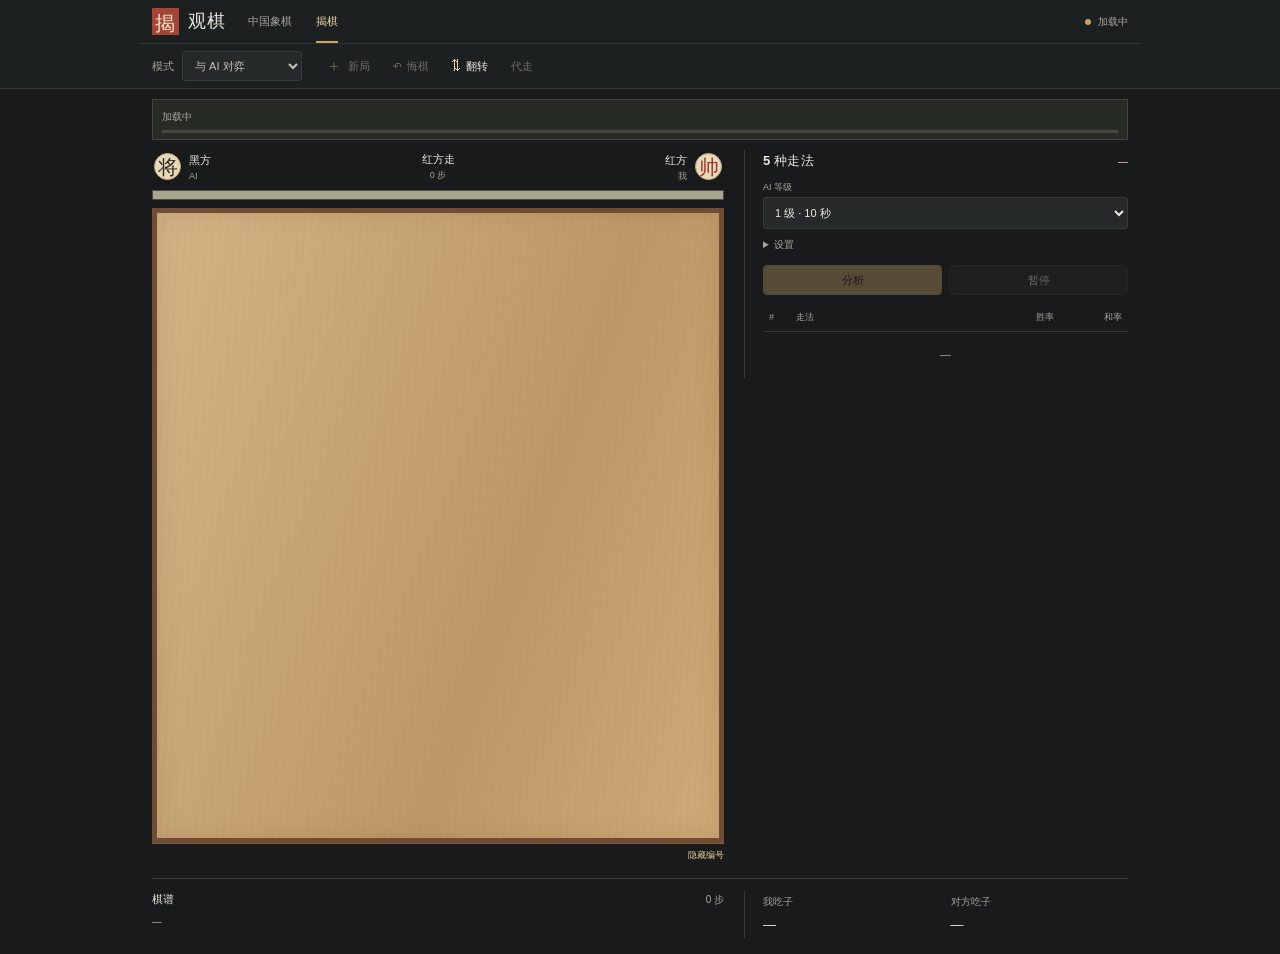
==== jieqi/index.html @ 868a4a4e "Add playable Jieqi NNUE AI and external-game recorder with four levels and compact chess UI" ====
<!doctype html>
<html lang="zh-CN">
<head>
  <meta charset="UTF-8">
  <meta name="viewport" content="width=device-width,initial-scale=1">
  <meta name="theme-color" content="#181a1b">
  <title>观棋 · 揭棋分析台</title>
  <link rel="stylesheet" href="style.css">
</head>
<body>
<header class="app-header">
  <div class="masthead">
    <a class="brand" href="./"><span class="seal">揭</span><span>观棋</span></a>
    <nav aria-label="棋种"><a href="../xiangqi/">中国象棋</a><a class="active" href="./" aria-current="page">揭棋</a></nav>
    <div class="engine-tag"><i id="connection-light"></i><span id="connection">加载中</span></div>
  </div>
  <div class="workspace-toolbar">
    <label class="mode-control" for="game-mode">模式<select id="game-mode"><option value="record">实战录入</option><option value="ai" selected>与 AI 对弈</option></select></label>
    <div class="toolbar" aria-label="棋局操作">
      <button id="new-game" type="button"><span aria-hidden="true">＋</span> 新局</button>
      <button id="undo" type="button" disabled><span aria-hidden="true">↶</span> 悔棋</button>
      <button id="flip" type="button"><span aria-hidden="true">⇅</span> 翻转</button>
      <button id="help-move" type="button" disabled><span aria-hidden="true">✦</span> AI 帮我走</button>
    </div>
  </div>
</header>
<main>
  <div id="engine-loading" class="engine-loading" role="status">
    <div><span id="engine-loading-message">加载中</span></div>
    <progress id="engine-download" max="1" value="0" aria-label="神经网络下载进度"></progress>
  </div>
  <div class="workspace">
    <section class="board-panel" aria-label="揭棋棋盘">
      <div class="match-head">
        <div class="player"><span class="side-piece black">将</span><div><strong>黑方</strong><small id="black-role">AI</small></div></div>
        <div class="turn-status"><span id="turn-label">红方走</span><small id="move-count">0 步</small></div>
        <div class="player right"><div><strong>红方</strong><small id="red-role">我</small></div><span class="side-piece red">帅</span></div>
      </div>
      <div class="wdl-heading" hidden><span id="wdl-perspective">局面判断 · 等待分析</span><span id="wdl-caption">—</span></div>
      <div id="wdl-bar" class="wdl-bar" aria-label="胜和负估计"><span class="black-segment" style="width:0%"></span><span class="draw-segment" style="width:100%"></span><span class="red-segment" style="width:0%"></span></div>
      <div id="mate-alert" class="mate-alert" hidden role="status"></div>
      <div class="board-frame"><svg id="board" viewBox="0 0 620 690" role="group" aria-label="揭棋棋盘，先选棋子，再选落点"></svg></div>
      <div class="board-caption"><button id="overlay-toggle" class="text-button" type="button" aria-pressed="true">隐藏编号</button></div>
      <p class="board-hint" id="board-hint" hidden></p>
    </section>
    <aside class="analysis-panel" aria-label="引擎分析">
      <div class="panel-title"><h1>5 种走法</h1><span class="live-status" id="search-status">—</span></div>
      <p class="perspective-note" id="perspective-note" hidden></p>
      <div class="controls">
        <div class="two-fields">
          <label for="thinking-time">AI 等级<select id="thinking-time"><option value="10000">1 级 · 10 秒</option><option value="30000">2 级 · 30 秒</option><option value="60000">3 级 · 60 秒</option><option value="120000">4 级 · 120 秒</option></select></label>
          <label for="human-side" hidden>执方<select id="human-side" disabled><option value="r" selected>红方</option><option value="b">黑方</option></select></label>
        </div>
        <details class="resources"><summary>设置<span id="resource-caption" hidden></span></summary><div class="two-fields"><label for="threads">线程<select id="threads"><option value="1">1 线程</option><option value="2" selected>2 线程</option><option value="4">4 线程</option></select></label><label for="hash">缓存<select id="hash"><option value="64">64 MB</option><option value="128" selected>128 MB</option><option value="256">256 MB</option></select></label></div><a class="settings-link" href="about.html">规则</a></details>
      </div>
      <div class="analysis-actions"><button id="analyze" class="primary" type="button" disabled>分析</button><button id="stop" type="button" disabled>暂停</button></div>
      <div class="search-metrics" hidden><span>深度 <b id="depth">—</b></span><span>局面 <b id="nodes">—</b></span><span>速度 <b id="nps">—</b></span></div>
      <div class="candidate-heading" aria-hidden="true"><span>#</span><span>走法</span><span>胜率</span><span>和率</span><span hidden>深度</span></div>
      <div id="candidates" class="candidate-list" aria-live="polite"><div class="empty">—</div></div>
      <div id="variation" class="variation" hidden><div class="variation-head"><strong>推演</strong><span id="variation-depth">—</span></div><p id="variation-line">—</p><button id="play-candidate" class="primary" type="button" disabled>走这步</button></div>
    </aside>
  </div>
  <div class="game-details">
    <section class="history-panel" aria-label="棋谱与揭子"><div class="section-heading"><h2>棋谱</h2><span id="history-count">0 步</span></div><div id="history" class="history"><span class="muted">—</span></div></section>
    <section class="capture-tray" aria-label="吃子记录"><div class="capture-column"><span>我吃子</span><p id="human-captures">—</p></div><div class="capture-column"><span>对方吃子</span><p id="ai-captures">—</p></div></section>
  </div>
</main>
<div id="toast" role="status"></div>
<dialog id="new-dialog" aria-labelledby="new-dialog-title">
  <h2 id="new-dialog-title">新局</h2>
  <label for="new-mode">模式<select id="new-mode"><option value="record">实战录入</option><option value="ai" selected>与 AI 对弈</option></select></label>
  <label for="new-side">执方<select id="new-side"><option value="r" selected>红方</option><option value="b">黑方</option></select></label>
  <p class="dialog-note">清空当前棋局</p>
  <div class="dialog-actions"><button id="cancel-new" type="button">取消</button><button id="confirm-new" class="primary" type="button">开始</button></div>
</dialog>
<dialog id="record-dialog" aria-labelledby="record-dialog-title">
  <h2 id="record-dialog-title">录入</h2><p id="record-summary">—</p>
  <label id="reveal-field" for="record-revealed" hidden>揭子<select id="record-revealed"><option value="" selected>选择身份</option><option value="R">车</option><option value="N">马</option><option value="B">相 / 象</option><option value="A">仕 / 士</option><option value="C">炮</option><option value="P">兵 / 卒</option></select></label>
  <label id="capture-field" for="record-captured" hidden>吃到的暗子<select id="record-captured"><option value="" selected>选择身份</option><option value="R">车</option><option value="N">马</option><option value="B">相 / 象</option><option value="A">仕 / 士</option><option value="C">炮</option><option value="P">兵 / 卒</option></select></label>
  <p id="record-unknown-note" class="dialog-note" hidden>对方暗吃：未知</p>
  <p id="record-error" class="record-error" role="alert"></p>
  <div class="dialog-actions"><button id="record-cancel" type="button">取消</button><button id="record-confirm" class="primary" type="button">确认</button></div>
</dialog>
<script src="isolation.js"></script><script type="module" src="app.js"></script>
</body>
</html>
---- jieqi/style.css ----
:root{color-scheme:dark;--bg:#181a1b;--panel:#202324;--panel-2:#26292a;--ink:#ece8df;--muted:#a7a69f;--subtle:#757c7c;--line:#363b3b;--gold:#c7a467;--gold-light:#ead0a1;--red:#b95445;--teal:#9fb797;--wood:#bc9868;--radius:4px;font-synthesis:none}
*{box-sizing:border-box}body{margin:0;background:var(--bg);color:var(--ink);font-family:-apple-system,BlinkMacSystemFont,"PingFang SC","Microsoft YaHei",sans-serif;font-size:13px;line-height:1.5}button,input,select{font:inherit}button,a,input,select{touch-action:manipulation}button{cursor:pointer;min-height:36px;border:1px solid var(--line);border-radius:var(--radius);background:var(--panel-2);padding:7px 12px;color:var(--ink);transition:background .14s,border-color .14s}button:hover:not(:disabled){background:#353a3a;border-color:#64675f}button:disabled{opacity:.38;cursor:default}button.primary{background:#b99a64;color:#191a18;border-color:#b99a64;font-weight:650}button.primary:hover:not(:disabled){background:#d0b17a;border-color:#d0b17a}a{color:inherit;text-decoration:none}a:hover{color:var(--gold-light)}button:focus-visible,a:focus-visible,select:focus-visible,input:focus-visible,summary:focus-visible{outline:2px solid var(--gold-light);outline-offset:3px}[hidden]{display:none!important}h1,h2,p{margin-top:0}h1,h2{font-size:14px;font-weight:650;letter-spacing:.2px}h1,h2{margin-bottom:0}.muted{color:var(--muted)}
.app-header{border-bottom:1px solid var(--line);background:#1d2021}.masthead,.workspace-toolbar{max-width:1240px;margin:auto;padding:0 24px;display:flex;align-items:center;gap:24px;min-height:44px}.masthead{border-bottom:1px solid #303535}.brand{display:flex;align-items:center;gap:9px;font-family:"Songti SC",serif;font-size:18px;font-weight:600;letter-spacing:1px;white-space:nowrap}.brand small{font:8px -apple-system,sans-serif;letter-spacing:1.7px;margin-left:5px;color:var(--muted)}.seal{display:grid;place-items:center;height:27px;width:27px;background:#a24638;color:#f4e4c9;font-size:20px}.masthead nav{display:flex;gap:24px;align-self:stretch}.masthead nav a{display:flex;align-items:center;font-size:11px;color:var(--muted);border-bottom:2px solid transparent;padding-top:2px}.masthead nav a.active{color:var(--gold-light);border-bottom-color:var(--gold)}.engine-tag{margin-left:auto;display:flex;align-items:center;gap:7px;font-size:10px;color:var(--muted)}.engine-tag i{width:6px;height:6px;border-radius:50%;background:var(--gold);flex:none}.engine-tag i.online{background:#9bb383}.workspace-toolbar{gap:16px}.mode-control{display:flex;align-items:center;gap:8px;flex:none;color:var(--muted);font-size:11px}.mode-control select{margin:0;width:120px;min-height:30px;padding:3px 25px 3px 8px;background:#25292a;font-size:11px}.toolbar{display:flex;align-items:center;gap:3px}.toolbar button{min-height:32px;border-color:transparent;background:transparent;padding:5px 9px;font-size:11px;white-space:nowrap}.toolbar button span{font-size:16px;vertical-align:-1px;color:var(--gold-light);margin-right:3px}.toolbar-note{margin-left:auto;color:var(--subtle);font-size:10px;white-space:nowrap}main{max-width:1240px;margin:auto;padding:18px 24px 0}.workspace{display:grid;grid-template-columns:minmax(400px,1.42fr) minmax(340px,1fr);gap:24px;align-items:start}.board-panel{min-width:0}.match-head{display:flex;align-items:center;justify-content:space-between;padding:0 3px 12px}.player{display:flex;gap:8px;align-items:center}.player strong{font-size:12px;font-weight:550}.player small,.turn-status small{display:block;color:var(--muted);font-size:10px;margin-top:1px}.player.right{text-align:right}.side-piece{display:grid;place-items:center;width:30px;height:30px;border:1px solid #c3ab83;border-radius:50%;background:#e9d9b8;font:21px "Songti SC",serif}.side-piece.red{color:#9c352d}.side-piece.black{color:#292b27}.turn-status{text-align:center;font-size:12px}.wdl-heading{display:flex;justify-content:space-between;gap:12px;color:var(--muted);font-size:10px;margin-bottom:5px}.wdl-bar{display:flex;height:18px;border:1px solid #484b43;font-size:10px;line-height:16px;overflow:hidden;margin-bottom:12px;font-variant-numeric:tabular-nums;white-space:nowrap}.wdl-bar>span{display:block;text-align:center;overflow:hidden;transition:width .3s}.black-segment{background:#404643;color:#f0eee6}.draw-segment{background:#aaa58f;color:#272925}.red-segment{background:#a94b3c;color:#fff5e9}.board-frame{background:repeating-linear-gradient(93deg,transparent 0,rgba(70,38,15,.035) 1px,transparent 2px,transparent 7px),linear-gradient(110deg,#d4b385,#bd9867 62%,#d0aa78);border:7px solid #6e4d34;box-shadow:0 1px 0 #876142,inset 0 0 24px #5c3b2524;overflow:hidden}#board{display:block;width:100%;height:auto;user-select:none;-webkit-user-select:none;touch-action:manipulation}#board .board-line{stroke:#67492e;stroke-width:1.2}#board .river,#board .river-text{fill:#67492e;font-family:"Songti SC",serif;font-size:24px;letter-spacing:8px}#board .coordinate{fill:#67492e;font-size:11px;font-family:-apple-system,sans-serif}#board .piece{cursor:pointer}#board .piece-body{filter:drop-shadow(0 1px 1px #513a2928)}#board .inner-ring{fill:none;pointer-events:none}#board .piece-label{font-family:"Songti SC","STSong","Noto Serif SC",serif;font-size:32px;font-weight:650;pointer-events:none}#board .piece.red:not(.covered) .piece-label{fill:#9e3026}#board .piece.black:not(.covered) .piece-label{fill:#292e2b}#board .piece.covered .piece-label{font-size:24px}#board .piece.red.covered .piece-label{fill:#e2a487}#board .piece.black.covered .piece-label{fill:#c8c0ae}#board .piece-role{font-family:-apple-system,BlinkMacSystemFont,"PingFang SC",sans-serif;font-size:9px;font-weight:500;fill:#e0c7a0;pointer-events:none}#board .cell-target{cursor:pointer}#board .candidate-marker{cursor:pointer}#board .candidate-marker text{fill:#1c251e;font-family:-apple-system,sans-serif;font-weight:650;font-size:12px;pointer-events:none}#board .candidate-marker rect{stroke:#f7edd7;stroke-width:1}#board .candidate-marker.active rect{stroke:#473f2d;stroke-width:2}#board .candidate-rank{pointer-events:none}#board .candidate-rank text{font-family:-apple-system,sans-serif;font-size:10px;font-weight:700}#board .chosen-arrow{fill:none;stroke:#167c73;stroke-width:4;stroke-linecap:round;stroke-linejoin:round;opacity:.9;pointer-events:none}#board .mate-marker .mate-marker-label{fill:#fff;font-size:11px;font-weight:750}#board .mate-marker .mate-marker-rate{fill:#fff6e8;font-size:8px;font-weight:500}#board .mate-marker.active rect{stroke:#fff4b4;stroke-width:2.5}.board-caption{display:flex;align-items:center;justify-content:space-between;gap:12px;padding:10px 1px 0;color:var(--muted);font-size:10px}.text-button{padding:0;min-height:24px;border:0;border-radius:0;background:transparent;color:var(--gold-light);font-size:10px}.text-button:hover:not(:disabled){background:transparent}.board-hint{font-size:10px;line-height:1.7;color:var(--subtle);margin:4px 0 0}.analysis-panel{min-width:0;border-left:1px solid var(--line);padding:0 0 0 24px}.panel-title{display:flex;align-items:center;justify-content:space-between;gap:12px;min-height:30px}.panel-title h1 span{font-size:9px;font-weight:450;color:var(--muted);padding-left:7px;letter-spacing:0}.live-status{font-size:10px;color:var(--gold-light);text-align:right}.live-status.busy:before{content:'';display:inline-block;width:5px;height:5px;border-radius:50%;margin-right:6px;background:var(--gold);animation:pulse 1s infinite}@keyframes pulse{50%{opacity:.3}}.perspective-note{font-size:10px;line-height:1.7;color:var(--muted);margin:7px 0 16px;min-height:17px}.controls label,dialog label{display:block;font-size:10px;color:var(--muted)}.two-fields{display:grid;grid-template-columns:1fr 1fr;gap:12px}select{display:block;width:100%;min-height:35px;padding:6px 8px;border:1px solid var(--line);border-radius:3px;background:#25292a;color:var(--ink);font-size:12px;margin-top:5px}select:disabled{color:#c6c4b9;opacity:1}.resources{margin-top:13px;font-size:10px;color:var(--muted)}.resources summary{cursor:pointer;min-height:24px}.resources summary span{float:right;font-variant-numeric:tabular-nums;color:#b6ad97}.resources[open] .two-fields{margin-top:8px}.analysis-actions{display:grid;grid-template-columns:1fr 1fr;gap:8px;margin:12px 0 0}.analysis-actions button{font-size:11px;min-height:34px}.search-metrics{display:flex;justify-content:space-between;gap:10px;color:var(--muted);font-size:10px;padding:14px 0 12px;border-bottom:1px solid var(--line);font-variant-numeric:tabular-nums}.search-metrics b{font-weight:500;color:var(--ink);margin-left:5px}.candidate-heading,.candidate-row{display:grid;grid-template-columns:24px minmax(90px,1fr) 61px 52px 35px;gap:6px;align-items:center}.candidate-heading{min-height:35px;font-size:9px;color:var(--muted);padding:0 6px;border-bottom:1px solid var(--line)}.candidate-heading>span:nth-child(n+3){text-align:right}.candidate-list{min-height:270px}.candidate-row{position:relative;width:100%;border:0;border-bottom:1px solid #343939;border-radius:0;background:transparent;min-height:57px;padding:10px 6px;text-align:left;margin:0;transition:background .12s}.candidate-row:hover:not(:disabled){background:#2b302e;border-color:#343939}.candidate-row.active{background:#38382e;box-shadow:inset 2px 0 var(--gold)}.candidate-row .rank{font-size:11px;font-variant-numeric:tabular-nums;color:var(--muted);text-align:center}.candidate-row .rank.first{color:var(--gold-light);font-weight:700}.candidate-row .rank.good{color:#c8c0a1}.move-name{font-size:13px;font-weight:600;letter-spacing:.4px;color:var(--ink);display:block}.move-meta,.move-coord{display:block;color:var(--muted);font-size:9px;font-weight:400;letter-spacing:.1px;margin-top:3px;overflow-wrap:anywhere}.win-value,.draw-value,.depth-value{font-variant-numeric:tabular-nums;text-align:right;white-space:nowrap}.win-value{font-size:14px;font-weight:650;color:var(--gold-light)}.draw-value{font-size:11px;color:#b1b7ad}.depth-value{font-size:11px;color:var(--muted)}.win-value small,.draw-value small{font-size:9px;font-weight:400}.mini-wdl{display:flex;height:2px;overflow:hidden;gap:0;margin-top:6px;min-width:0;opacity:.85}.mini-wdl>i,.mini-wdl>span{display:block;height:100%;background:#919d79}.mini-wdl>:nth-child(2){background:#777c72}.mini-wdl>:nth-child(3){background:#9b5d4d}.candidate-row>.mini-wdl{grid-column:2/-1;margin-top:-2px}.empty{font-size:11px;text-align:center;line-height:1.9;color:var(--muted);padding:69px 12px}.empty small{font-size:10px;color:var(--subtle)}.variation{border-top:1px solid var(--line);padding-top:14px;margin-top:12px}.variation-head{display:flex;align-items:center;justify-content:space-between;gap:12px;font-size:11px}.variation-head strong{font-weight:600}.variation-head span{font-size:10px;color:var(--muted)}#variation-line{font-size:11px;line-height:1.9;min-height:42px;overflow-wrap:anywhere;margin:10px 0 13px;color:#b9b9ab}#play-candidate{width:100%;font-size:11px;min-height:34px}.probability-note{font-size:9px;line-height:1.8;margin:13px 0 0;color:var(--subtle)}.mate-alert{border:1px solid #8e5b43;background:#3b2b23;color:#f1bd95;padding:9px 12px;display:flex;justify-content:space-between;align-items:center;gap:8px;margin:0 0 11px}.mate-alert strong{font-size:15px}.mate-alert span{font-size:10px}.mate-alert.losing{background:#382931;border-color:#775366;color:#e4b7c8}.mate-badge{display:inline-block;font-size:10px;line-height:1.6;font-weight:650;color:#efc18f;margin-top:3px;letter-spacing:0}.mate-badge.losing{color:#d9a5b7}.mate-title.winning{color:#efc18f}.mate-title.losing{color:#d9a5b7}
.game-details{display:grid;grid-template-columns:minmax(0,1.42fr) minmax(0,1fr);gap:24px;border-top:1px solid var(--line);margin-top:18px;padding-top:16px}.section-heading{display:flex;align-items:center;justify-content:space-between;gap:12px}.section-heading h2{font-size:12px}.section-heading>span{font-size:10px;color:var(--muted)}.history{display:flex;flex-wrap:wrap;gap:5px;align-content:flex-start;max-height:145px;min-height:50px;overflow:auto;margin-top:10px;font-size:10px;scrollbar-width:thin;scrollbar-color:#555c53 transparent}.history button{font-size:10px;min-height:28px;padding:4px 7px;border-radius:2px;background:#232728}.history-entry{font-size:10px;padding:5px 8px;border:1px solid #343939;border-radius:2px;background:#232728;line-height:1.6}.history button.active{background:#514a37;border-color:#a58d5f}.history button.future{opacity:.5}.history button small{color:var(--muted);margin-right:7px}.capture-tray{border-left:1px solid var(--line);padding-left:24px;display:grid;grid-template-columns:1fr 1fr;gap:9px 12px;align-content:start}.capture-column>span{font-size:10px;color:var(--muted)}.capture-column p{font-size:14px;line-height:1.8;min-height:24px;margin:6px 0 0;letter-spacing:2px}.capture-tray>small{grid-column:1/-1;color:var(--subtle);font-size:9px;line-height:1.7}.capture-piece{display:inline-block;margin-right:5px}.engine-loading{padding:10px 12px;background:#272b26;border:1px solid #41483a;margin-bottom:18px}.engine-loading>div{display:flex;gap:14px;align-items:center}.engine-loading strong{font-size:11px;color:var(--gold-light);font-weight:600}.engine-loading span{font-size:10px;color:var(--muted)}.engine-loading progress{width:100%;height:3px;accent-color:var(--gold);display:block;margin-top:8px;border:0;background:#45483f}.engine-loading progress::-webkit-progress-bar{background:#45483f}.engine-loading progress::-webkit-progress-value{background:var(--gold)}.engine-loading.ready{display:none}.engine-loading.error{border-color:#895947;background:#352822}.engine-loading.error span{color:#e1aa91}footer{display:flex;justify-content:space-between;gap:12px;align-items:center;font-size:9px;color:var(--subtle);border-top:1px solid var(--line);padding:13px 0 16px;margin-top:17px}footer>div{display:flex;gap:20px}footer a{color:var(--muted)}#toast{position:fixed;left:50%;bottom:24px;transform:translate(-50%,15px);border:1px solid #625b48;border-radius:4px;padding:10px 16px;max-width:min(540px,90vw);width:max-content;background:#393a30;color:#f2ebd8;font-size:12px;opacity:0;pointer-events:none;transition:opacity .18s,transform .18s;z-index:20;box-shadow:0 8px 35px #0004}#toast.show{opacity:1;transform:translate(-50%,0)}dialog{width:400px;max-width:calc(100vw - 28px);border:1px solid #585d52;border-radius:6px;padding:24px;background:#242829;color:var(--ink);box-shadow:0 18px 65px #0007}dialog::backdrop{background:#090c0dbb;backdrop-filter:blur(3px)}dialog h2{font-size:17px}dialog p{font-size:12px;color:var(--muted);line-height:1.8;margin:12px 0 19px}dialog label+label{margin-top:15px}dialog select{min-height:40px;font-size:13px}dialog .dialog-note{font-size:10px;margin:13px 0;color:#b7ac92}.dialog-actions{display:flex;justify-content:flex-end;gap:8px;margin-top:20px}.dialog-actions button{font-size:12px;min-height:38px}.record-error{color:#f3a18a!important;font-size:11px!important;margin:14px 0!important}.record-error:empty{display:none}.about-page{max-width:900px}.about-title{padding:24px 0 25px;border-bottom:1px solid var(--line)}.about-title h1{font-family:"Songti SC",serif;font-size:27px;font-weight:500;margin:9px 0}.about-title>p{font-size:12px;color:var(--muted);margin-bottom:0}.about-eyebrow{font-size:10px;color:var(--gold-light);letter-spacing:1px}.about-section{padding:25px 0;border-bottom:1px solid var(--line)}.about-section h2{font-size:16px;margin-bottom:12px}.about-section p,.about-section li{font-size:13px;color:#c1c2b7;line-height:1.9}.about-section p:last-child{margin-bottom:0}.about-section ul,.about-section ol{padding-left:21px;margin-bottom:0}.about-section a{color:var(--gold-light);text-decoration:underline;text-underline-offset:3px}.about-section code{font-family:ui-monospace,SFMono-Regular,monospace;font-size:11px}.about-section .inline-notice{border-left:2px solid var(--gold);padding-left:13px;color:#d4c6aa;margin-top:15px}
@media(min-width:1450px){main,.masthead,.workspace-toolbar{max-width:1280px}.workspace,.game-details{grid-template-columns:minmax(400px,680px) minmax(340px,1fr);gap:28px}.analysis-panel,.capture-tray{padding-left:28px}}
@media(max-width:980px){.masthead,.workspace-toolbar{padding-left:18px;padding-right:18px;gap:17px}.brand small{display:none}main{padding:16px 18px 0}.workspace,.game-details{grid-template-columns:minmax(340px,1.25fr) minmax(315px,1fr);gap:18px}.analysis-panel,.capture-tray{padding-left:18px}.candidate-heading,.candidate-row{grid-template-columns:20px minmax(74px,1fr) 52px 43px 28px;gap:5px}.win-value{font-size:12px}.move-name{font-size:12px}.toolbar-note{display:none}.perspective-note{font-size:9px}}
@media(max-width:740px){.masthead,.workspace-toolbar{padding-left:12px;padding-right:12px}.masthead{gap:17px}.brand{font-size:17px;gap:7px}.masthead nav{gap:16px}.masthead nav a{font-size:10px}.engine-tag{font-size:9px;gap:5px;max-width:36%;text-align:right}.engine-tag span{white-space:nowrap;overflow:hidden;text-overflow:ellipsis}.workspace-toolbar{gap:7px;justify-content:space-between;min-height:46px}.mode-control{gap:0}.mode-control>select{width:106px;font-size:11px}.mode-control{font-size:0}.toolbar{gap:0}.toolbar button{font-size:10px;padding:5px 7px;min-height:36px}.toolbar button span{font-size:14px;margin-right:1px}main{padding:12px 12px 0}.workspace{display:flex;flex-direction:column;gap:18px}.board-panel,.analysis-panel{width:100%}.board-frame{border-width:5px}.match-head{padding-bottom:10px}.player small,.turn-status small{font-size:9px}.wdl-heading{font-size:9px}.board-caption{font-size:9px}.board-caption .text-button{font-size:9px}.board-hint{font-size:9px}.analysis-panel{border-left:0;border-top:1px solid var(--line);padding:14px 0 0}.panel-title h1{font-size:14px}.perspective-note{font-size:10px;margin-bottom:13px}.candidate-heading,.candidate-row{grid-template-columns:24px minmax(95px,1fr) 64px 56px 38px;gap:6px}.move-name{font-size:14px}.win-value{font-size:15px}.candidate-row{min-height:58px}.candidate-list{min-height:270px}.empty{padding-top:68px}.two-fields{gap:12px}select{min-height:38px;font-size:13px}.analysis-actions button{min-height:38px;font-size:12px}.resources{margin-top:12px}.variation{margin-top:15px}#play-candidate{min-height:40px;font-size:12px}.game-details{display:flex;flex-direction:column;gap:16px;padding-top:15px}.history{max-height:155px;min-height:35px}.capture-tray{border-left:0;border-top:1px solid var(--line);padding:15px 0 0}.capture-column p{font-size:16px}.engine-loading{padding:10px;margin-bottom:14px}.engine-loading>div{display:block}.engine-loading strong,.engine-loading span{display:block}.engine-loading span{font-size:9px;margin-top:3px}.mate-alert strong{font-size:14px}.mate-alert span{font-size:9px}footer{font-size:8px;gap:8px}footer>div{gap:12px}.about-page{padding-top:0}.about-title{padding-top:24px}.about-section{padding:20px 0}}
@media(max-width:380px){.masthead nav{gap:11px}.engine-tag{max-width:31%}.toolbar button{padding:5px}.toolbar button span{display:none}.mode-control>select{width:104px}.candidate-heading,.candidate-row{grid-template-columns:20px minmax(83px,1fr) 55px 45px 27px;gap:4px}.win-value{font-size:13px}.draw-value,.depth-value{font-size:10px}.board-caption{gap:5px}.board-caption>span{font-size:8px}}
@media(prefers-reduced-motion:reduce){*,*::before,*::after{animation:none!important;transition:none!important}}

/* Compact play surface: fit the complete desktop board to viewport height. */
:root{--board-width:clamp(340px,calc((100dvh - 195px)*.8985),600px);--analysis-width:clamp(350px,30vw,390px)}
.masthead,.workspace-toolbar{max-width:1000px;min-height:44px;padding:0 12px}.masthead{gap:22px}.workspace-toolbar{gap:14px}.brand small,.toolbar-note,.perspective-note,.board-hint,.probability-note,.search-metrics{display:none!important}body>main{max-width:1000px;padding:10px 12px 16px}.workspace,.game-details{grid-template-columns:minmax(0,min(var(--board-width),calc(100% - var(--analysis-width) - 20px))) var(--analysis-width);gap:20px;justify-content:center}.match-head{padding:0 2px 6px}.player strong{font-size:11px}.player small,.turn-status small{font-size:9px}.side-piece{width:27px;height:27px;font-size:20px}.turn-status{font-size:11px}.wdl-bar{height:10px;line-height:8px;margin-bottom:8px;font-size:8px}.board-frame{border-width:5px}.board-caption{justify-content:flex-end;padding:3px 0 0;min-height:22px}.board-caption .text-button{font-size:9px;min-height:20px}.analysis-panel{padding-left:18px}.panel-title{min-height:23px;margin-bottom:8px}.panel-title h1{font-size:13px}.two-fields{gap:10px}select{min-height:32px;padding:4px 7px;font-size:11px;margin-top:3px}.controls label{font-size:9px}.resources{margin-top:8px}.resources summary{min-height:20px;font-size:10px}.resources[open] .two-fields{margin-top:5px}.settings-link{display:inline-block;font-size:10px;color:var(--muted);margin-top:10px}.settings-link:hover{color:var(--gold-light)}.analysis-actions{gap:7px;margin-top:8px}.analysis-actions button{min-height:30px;padding:4px 10px;font-size:11px}.candidate-heading{min-height:28px;margin-top:9px}.candidate-heading,.candidate-row{grid-template-columns:22px minmax(85px,1fr) 57px 49px 29px;gap:5px}.candidate-row{min-height:46px;padding:6px}.candidate-list{min-height:0}.empty{padding:14px 10px;font-size:11px;line-height:1.6}.move-name{font-size:12px}.move-meta{font-size:8px;margin-top:1px}.win-value{font-size:13px}.draw-value,.depth-value{font-size:10px}.variation{padding-top:9px;margin-top:10px}.variation-head{font-size:10px}#variation-line{min-height:0;line-height:1.65;margin:6px 0 9px;font-size:10px}#play-candidate{min-height:31px;font-size:11px}.mate-alert{font-size:11px;padding:6px 9px;margin-bottom:7px}.game-details{margin-top:12px;padding-top:12px}.section-heading h2{font-size:11px}.history{margin-top:7px;min-height:24px;max-height:110px}.capture-tray{padding-left:18px;gap:5px 10px}.capture-column>span{font-size:10px}.capture-column p{font-size:13px;min-height:20px;margin-top:3px}.engine-loading{padding:6px 9px;margin-bottom:10px}.engine-loading>div{display:block}.engine-loading span{font-size:10px;margin:0}.engine-loading progress{margin-top:4px}dialog h2{margin-bottom:18px}dialog .dialog-note{margin:12px 0 0}body>main.about-page{max-width:760px;padding-top:12px}.about-title{padding:12px 0 16px}.about-title h1{font-family:inherit;font-size:20px;margin:0}.about-section{padding:18px 0}.about-section h2{font-size:13px;margin-bottom:9px}.about-section p,.about-section li{font-size:12px;line-height:1.8}.about-page footer{margin-top:0;border-top:0}
@media(max-width:740px){.masthead{gap:17px}.workspace-toolbar{gap:7px}.workspace,.game-details{display:flex;flex-direction:column;gap:14px}.board-panel,.analysis-panel{width:100%}.analysis-panel{padding:12px 0 0}.board-frame{border-width:5px}.board-caption{min-height:21px}.match-head{padding-bottom:8px}.player strong,.turn-status{font-size:12px}.side-piece{width:30px;height:30px;font-size:21px}.panel-title{margin-bottom:9px}.controls label{font-size:10px}.controls select{min-height:36px;font-size:12px}.candidate-heading,.candidate-row{grid-template-columns:23px minmax(90px,1fr) 61px 52px 31px;gap:5px}.candidate-row{min-height:49px;padding:7px 6px}.move-name{font-size:13px}.move-meta{font-size:9px}.win-value{font-size:14px}.draw-value,.depth-value{font-size:11px}.candidate-list{min-height:0}.empty{padding:13px 8px}.analysis-actions button,#play-candidate{min-height:36px}.resources summary{min-height:24px}.variation{margin-top:10px}.variation-head,#variation-line{font-size:11px}.capture-tray{padding:12px 0 0}.game-details{padding-top:12px}.history{min-height:24px}.engine-loading>div{display:block}.engine-loading span{margin:0;font-size:10px}dialog h2{margin-bottom:16px}}
@media(max-width:380px){.candidate-heading,.candidate-row{grid-template-columns:20px minmax(76px,1fr) 55px 46px 25px;gap:4px}.move-name{font-size:12px}.win-value{font-size:13px}.draw-value,.depth-value{font-size:10px}}

/* Keep the results focused on the move and its probabilities. */
.controls>.two-fields{grid-template-columns:1fr}.candidate-heading,.candidate-row{grid-template-columns:22px minmax(100px,1fr) 73px 63px}.depth-value{display:none!important}
@media(max-width:740px){.candidate-heading,.candidate-row{grid-template-columns:23px minmax(100px,1fr) 76px 66px}}
@media(max-width:380px){.candidate-heading,.candidate-row{grid-template-columns:20px minmax(90px,1fr) 64px 57px}}
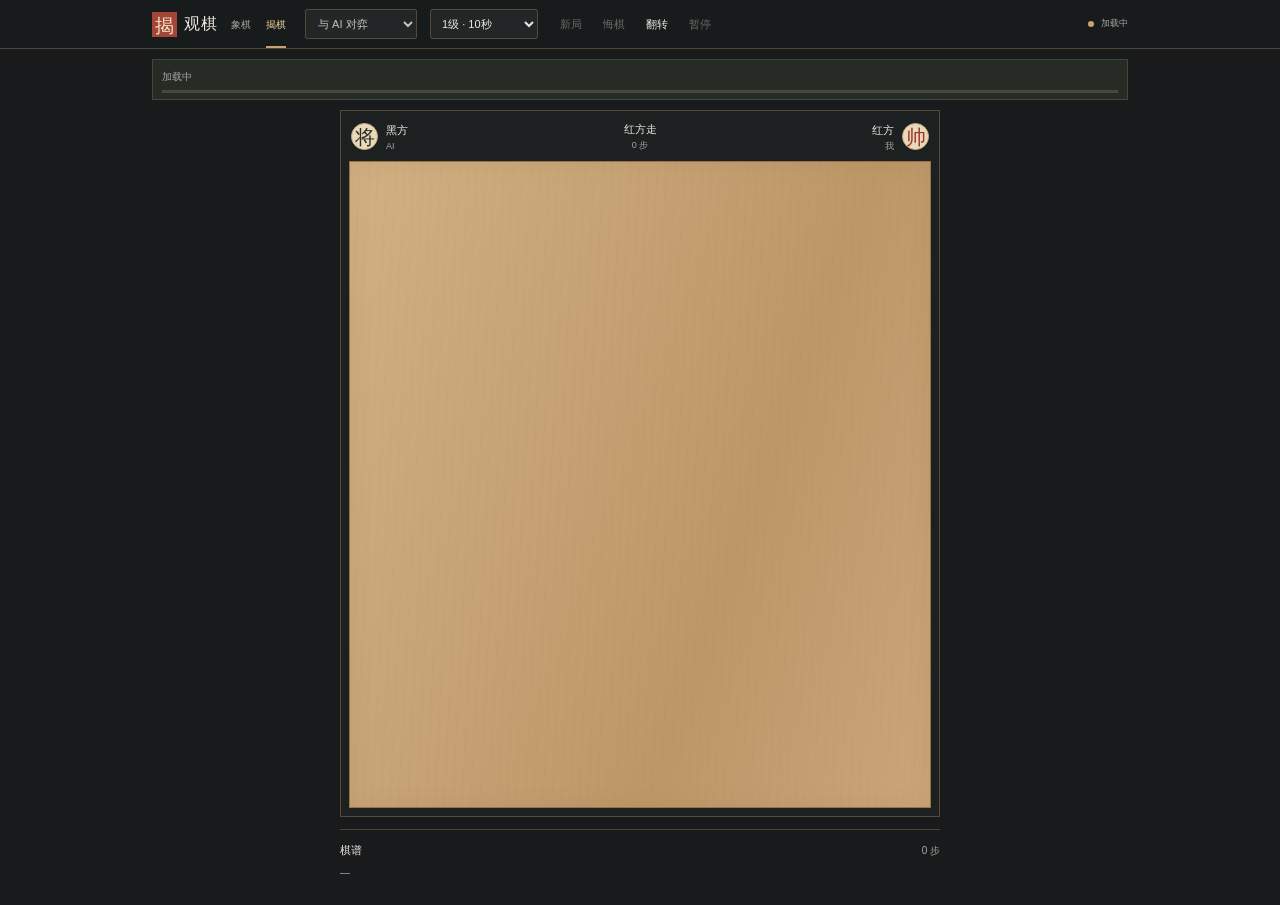
==== commit 3903b0c4: "Apply Canva chess UI, remove AI-game assistance, and show only player captures" ====
--- a/jieqi/index.html
+++ b/jieqi/index.html
@@ -5,23 +5,23 @@
   <meta name="viewport" content="width=device-width,initial-scale=1">
   <meta name="theme-color" content="#181a1b">
   <title>观棋 · 揭棋分析台</title>
-  <link rel="stylesheet" href="style.css">
+  <link rel="stylesheet" href="style.css?v=20261029-canva3">
 </head>
-<body>
+<body data-mode="ai">
 <header class="app-header">
-  <div class="masthead">
-    <a class="brand" href="./"><span class="seal">揭</span><span>观棋</span></a>
-    <nav aria-label="棋种"><a href="../xiangqi/">中国象棋</a><a class="active" href="./" aria-current="page">揭棋</a></nav>
+  <div class="masthead play-toolbar">
+    <a class="brand" href="./"><span class="seal">揭</span><span class="brand-name">观棋</span></a>
+    <nav aria-label="棋种"><a href="../xiangqi/">象棋</a><a class="active" href="./" aria-current="page">揭棋</a></nav>
+    <label class="mode-control" for="game-mode">模式<select id="game-mode"><option value="record">实战录入</option><option value="ai" selected>与 AI 对弈</option></select></label>
+    <label class="level-control" for="thinking-time">AI 等级<select id="thinking-time"><option value="10000">1级 · 10秒</option><option value="30000">2级 · 30秒</option><option value="60000">3级 · 60秒</option><option value="120000">4级 · 120秒</option></select></label>
+    <div class="toolbar" aria-label="棋局操作">
+      <button id="new-game" type="button">新局</button>
+      <button id="undo" type="button" disabled>悔棋</button>
+      <button id="flip" type="button">翻转</button>
+      <button id="help-move" type="button" disabled>代走</button>
+      <button id="ai-pause" type="button" disabled>暂停</button>
+    </div>
     <div class="engine-tag"><i id="connection-light"></i><span id="connection">加载中</span></div>
-  </div>
-  <div class="workspace-toolbar">
-    <label class="mode-control" for="game-mode">模式<select id="game-mode"><option value="record">实战录入</option><option value="ai" selected>与 AI 对弈</option></select></label>
-    <div class="toolbar" aria-label="棋局操作">
-      <button id="new-game" type="button"><span aria-hidden="true">＋</span> 新局</button>
-      <button id="undo" type="button" disabled><span aria-hidden="true">↶</span> 悔棋</button>
-      <button id="flip" type="button"><span aria-hidden="true">⇅</span> 翻转</button>
-      <button id="help-move" type="button" disabled><span aria-hidden="true">✦</span> AI 帮我走</button>
-    </div>
   </div>
 </header>
 <main>
@@ -42,13 +42,13 @@
       <div class="board-frame"><svg id="board" viewBox="0 0 620 690" role="group" aria-label="揭棋棋盘，先选棋子，再选落点"></svg></div>
       <div class="board-caption"><button id="overlay-toggle" class="text-button" type="button" aria-pressed="true">隐藏编号</button></div>
       <p class="board-hint" id="board-hint" hidden></p>
+      <section class="capture-tray" aria-label="我吃到的棋子"><div id="human-captures"></div><span id="ai-captures" hidden></span></section>
     </section>
     <aside class="analysis-panel" aria-label="引擎分析">
       <div class="panel-title"><h1>5 种走法</h1><span class="live-status" id="search-status">—</span></div>
       <p class="perspective-note" id="perspective-note" hidden></p>
       <div class="controls">
         <div class="two-fields">
-          <label for="thinking-time">AI 等级<select id="thinking-time"><option value="10000">1 级 · 10 秒</option><option value="30000">2 级 · 30 秒</option><option value="60000">3 级 · 60 秒</option><option value="120000">4 级 · 120 秒</option></select></label>
           <label for="human-side" hidden>执方<select id="human-side" disabled><option value="r" selected>红方</option><option value="b">黑方</option></select></label>
         </div>
         <details class="resources"><summary>设置<span id="resource-caption" hidden></span></summary><div class="two-fields"><label for="threads">线程<select id="threads"><option value="1">1 线程</option><option value="2" selected>2 线程</option><option value="4">4 线程</option></select></label><label for="hash">缓存<select id="hash"><option value="64">64 MB</option><option value="128" selected>128 MB</option><option value="256">256 MB</option></select></label></div><a class="settings-link" href="about.html">规则</a></details>
@@ -62,7 +62,6 @@
   </div>
   <div class="game-details">
     <section class="history-panel" aria-label="棋谱与揭子"><div class="section-heading"><h2>棋谱</h2><span id="history-count">0 步</span></div><div id="history" class="history"><span class="muted">—</span></div></section>
-    <section class="capture-tray" aria-label="吃子记录"><div class="capture-column"><span>我吃子</span><p id="human-captures">—</p></div><div class="capture-column"><span>对方吃子</span><p id="ai-captures">—</p></div></section>
   </div>
 </main>
 <div id="toast" role="status"></div>
@@ -81,6 +80,6 @@
   <p id="record-error" class="record-error" role="alert"></p>
   <div class="dialog-actions"><button id="record-cancel" type="button">取消</button><button id="record-confirm" class="primary" type="button">确认</button></div>
 </dialog>
-<script src="isolation.js"></script><script type="module" src="app.js"></script>
+<script src="isolation.js"></script><script type="module" src="app.js?v=20261029-canva3"></script>
 </body>
 </html>
--- a/jieqi/style.css
+++ b/jieqi/style.css
@@ -18,3 +18,15 @@
 .controls>.two-fields{grid-template-columns:1fr}.candidate-heading,.candidate-row{grid-template-columns:22px minmax(100px,1fr) 73px 63px}.depth-value{display:none!important}
 @media(max-width:740px){.candidate-heading,.candidate-row{grid-template-columns:23px minmax(100px,1fr) 76px 66px}}
 @media(max-width:380px){.candidate-heading,.candidate-row{grid-template-columns:20px minmax(90px,1fr) 64px 57px}}
+
+/* Canva layout: one tool strip, fine framed wood board and inset analysis. */
+:root{--board-width:clamp(340px,calc((100dvh - 160px)*.8985),600px)}
+.app-header{background:#181b1c;border-bottom:1px solid #4c4538}.play-toolbar{min-height:48px;gap:18px;border-bottom:0}.play-toolbar .brand{font-size:16px;gap:7px}.play-toolbar .seal{width:25px;height:25px;font-size:19px}.play-toolbar nav{gap:15px}.play-toolbar nav a{font-size:10px}.play-toolbar .mode-control{font-size:0;gap:0;margin-left:6px}.play-toolbar .mode-control select{width:112px;min-height:30px;font-size:11px;background:#222627;border-color:#514a3b;border-radius:2px}.play-toolbar .toolbar{gap:3px}.play-toolbar .toolbar button{min-height:32px;padding:5px 10px;font-size:11px;border-radius:2px}.play-toolbar .engine-tag{max-width:none;font-size:9px;white-space:nowrap}.board-panel,.analysis-panel{border:1px solid #554b3b;border-radius:0;background:#1c2021}.board-panel{padding:8px}.analysis-panel{padding:12px}.board-frame{border:1px solid #977344;background:repeating-linear-gradient(93deg,transparent 0,rgba(91,56,25,.025) 1px,transparent 3px,transparent 9px),linear-gradient(110deg,#d1b083,#bd9768 65%,#cca679);box-shadow:inset 0 0 24px #70472117}.match-head{padding:1px 2px 7px}.board-caption{padding-top:3px;min-height:20px}.panel-title{border-bottom:1px solid #494335;margin-bottom:10px;padding-bottom:8px}.candidate-heading{background:#242829;border-top:1px solid #494335;border-bottom-color:#494335}.candidate-row{border-bottom-color:#3a3f3b}.candidate-row.active{background:#35362d;box-shadow:inset 2px 0 #baa06c}.game-details{border-top-color:#4c4538}.capture-tray{border-left-color:#4c4538}#board .piece.covered .piece-label,#board .piece.covered .piece-role{display:none}
+@media(max-width:740px){.play-toolbar{padding:0 8px;min-height:48px;gap:8px;flex-wrap:nowrap}.play-toolbar .brand-name,.play-toolbar nav .active,.play-toolbar .engine-tag span{display:none}.play-toolbar .brand{gap:0}.play-toolbar .seal{width:24px;height:24px;font-size:18px}.play-toolbar nav{gap:0;flex:none}.play-toolbar nav a{font-size:10px;border:0}.play-toolbar .mode-control{margin:0}.play-toolbar .mode-control select{width:101px;min-height:30px;font-size:10px;padding:3px 4px}.play-toolbar .toolbar{gap:0;margin-left:auto}.play-toolbar .toolbar button{min-height:34px;padding:5px 6px;font-size:10px}.play-toolbar .engine-tag{margin-left:0;gap:0;flex:none}.board-panel{padding:6px}.analysis-panel{padding:12px}.board-frame{border-width:1px}.panel-title{margin-bottom:10px}.game-details{gap:12px}.capture-tray{padding-top:12px}}
+@media(max-width:350px){.play-toolbar{gap:6px;padding:0 6px}.play-toolbar .brand{display:none}.play-toolbar .mode-control select{width:97px}.play-toolbar .toolbar button{padding:5px}}
+
+/* Play and recording share the level selector; analysis belongs to recording. */
+.play-toolbar{gap:13px}.play-toolbar .level-control{display:flex;align-items:center;font-size:0;flex:none}.play-toolbar .level-control select{width:108px;min-height:30px;margin:0;padding:3px 7px;font-size:11px;background:#222627;border-color:#514a3b;border-radius:2px}.play-toolbar .toolbar button{padding-left:8px;padding-right:8px}.controls>.two-fields:has(>label[hidden]:only-child){display:none}body[data-mode="ai"] .analysis-panel,body[data-mode="ai"] #help-move,body[data-mode="ai"] #wdl-bar,body[data-mode="ai"] .board-caption{display:none!important}body:not([data-mode="ai"]) #ai-pause{display:none!important}body[data-mode="ai"] .workspace{display:grid;grid-template-columns:minmax(0,var(--board-width));justify-content:center;gap:0}body[data-mode="ai"] .game-details{max-width:var(--board-width);display:block}.game-details{display:block;margin-left:auto;margin-right:auto;max-width:calc(var(--board-width) + var(--analysis-width) + 20px)}.capture-tray{display:block;border:0;padding:0;margin:0;background:transparent}.capture-tray #human-captures{display:flex;align-items:center;justify-content:center;flex-wrap:wrap;gap:5px;padding:7px 0 1px;margin:0;min-height:0;letter-spacing:0}.capture-tray #human-captures:empty{display:none}.captured-piece{display:inline-flex;align-items:center;justify-content:center;width:36px;height:36px;flex:0 0 36px;margin:0;vertical-align:middle}.captured-piece svg{display:block;width:100%;height:100%;overflow:visible}.captured-piece.dark-capture svg{filter:drop-shadow(0 1px 1px #0005)}.captured-piece.light-capture svg{filter:drop-shadow(0 1px 1px #0003)}
+@media(max-width:740px){.play-toolbar{gap:7px}.play-toolbar .brand,.play-toolbar nav{display:none}.play-toolbar .mode-control select{width:96px}.play-toolbar .level-control select{width:91px;padding:3px 4px;font-size:10px}.play-toolbar .toolbar{margin-left:auto}.play-toolbar .toolbar button{padding:5px 6px}.play-toolbar .engine-tag{display:none}body[data-mode="ai"] .workspace{display:block}body[data-mode="ai"] .game-details{max-width:none}.game-details{width:100%;max-width:none}.captured-piece{width:33px;height:33px;flex-basis:33px}.capture-tray #human-captures{gap:4px;padding-top:6px}}
+@media(max-width:350px){.play-toolbar{gap:4px;padding:0 6px}.play-toolbar .mode-control select{width:90px}.play-toolbar .level-control select{width:85px}.play-toolbar .toolbar button{padding:5px 4px;font-size:9px}}
+@media(min-width:741px) and (max-width:900px){.play-toolbar{gap:9px}.play-toolbar .brand-name,.play-toolbar nav .active{display:none}.play-toolbar .mode-control{margin-left:0}}
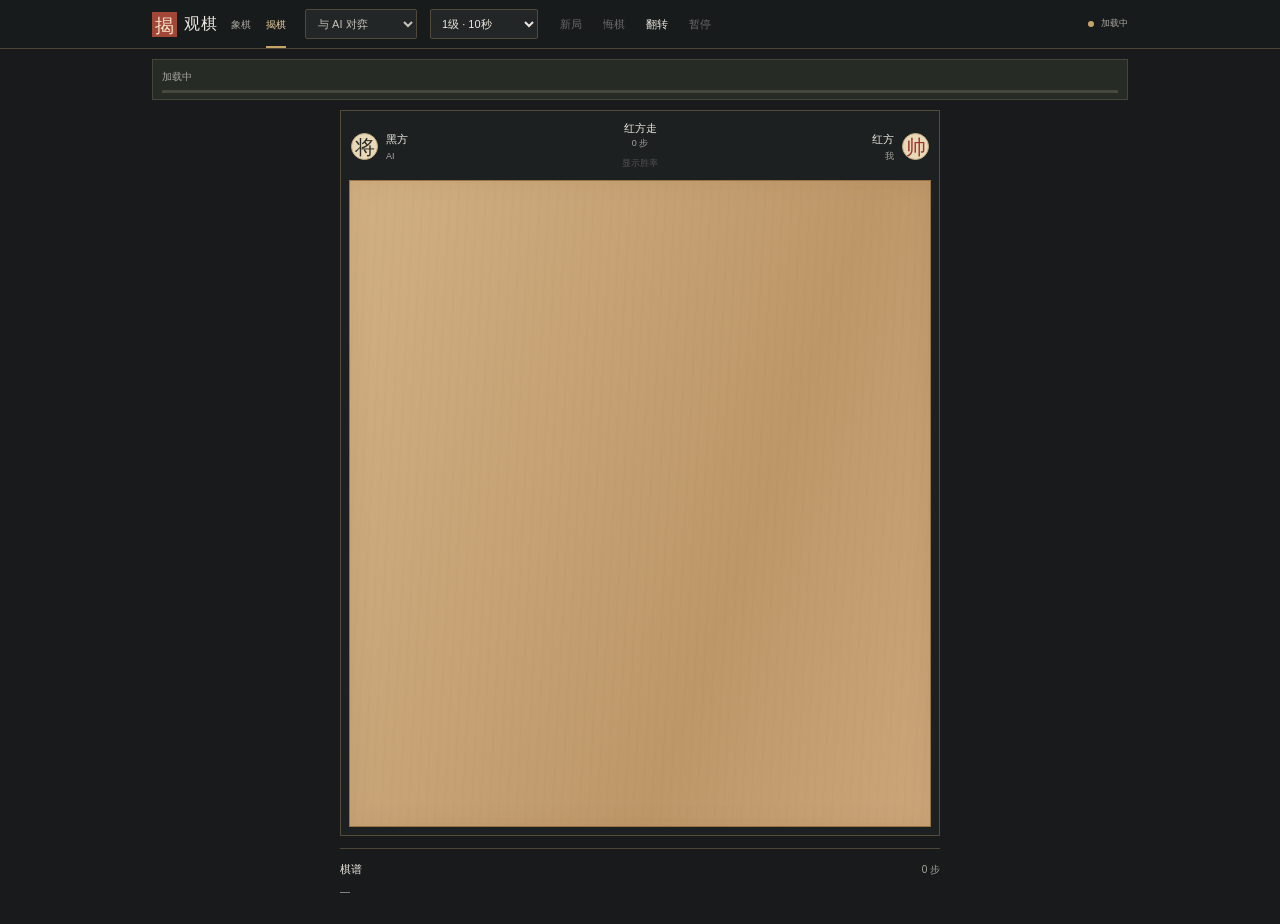
==== commit 8a3dc017: "Select revealed pieces with one tap and optionally show win rates in AI games" ====
--- a/jieqi/index.html
+++ b/jieqi/index.html
@@ -5,7 +5,7 @@
   <meta name="viewport" content="width=device-width,initial-scale=1">
   <meta name="theme-color" content="#181a1b">
   <title>观棋 · 揭棋分析台</title>
-  <link rel="stylesheet" href="style.css?v=20261029-canva3">
+  <link rel="stylesheet" href="style.css?v=20261029-pick5">
 </head>
 <body data-mode="ai">
 <header class="app-header">
@@ -33,9 +33,10 @@
     <section class="board-panel" aria-label="揭棋棋盘">
       <div class="match-head">
         <div class="player"><span class="side-piece black">将</span><div><strong>黑方</strong><small id="black-role">AI</small></div></div>
-        <div class="turn-status"><span id="turn-label">红方走</span><small id="move-count">0 步</small></div>
+        <div class="turn-status"><span id="turn-label">红方走</span><small id="move-count">0 步</small><button id="show-winrate" class="winrate-toggle" type="button" aria-pressed="false">显示胜率</button></div>
         <div class="player right"><div><strong>红方</strong><small id="red-role">我</small></div><span class="side-piece red">帅</span></div>
       </div>
+      <div id="human-winrate" class="human-winrate" hidden aria-live="polite"><span id="human-winrate-text"></span><div id="human-winrate-bar" hidden aria-hidden="true"></div></div>
       <div class="wdl-heading" hidden><span id="wdl-perspective">局面判断 · 等待分析</span><span id="wdl-caption">—</span></div>
       <div id="wdl-bar" class="wdl-bar" aria-label="胜和负估计"><span class="black-segment" style="width:0%"></span><span class="draw-segment" style="width:100%"></span><span class="red-segment" style="width:0%"></span></div>
       <div id="mate-alert" class="mate-alert" hidden role="status"></div>
@@ -73,13 +74,13 @@
   <div class="dialog-actions"><button id="cancel-new" type="button">取消</button><button id="confirm-new" class="primary" type="button">开始</button></div>
 </dialog>
 <dialog id="record-dialog" aria-labelledby="record-dialog-title">
-  <h2 id="record-dialog-title">录入</h2><p id="record-summary">—</p>
-  <label id="reveal-field" for="record-revealed" hidden>揭子<select id="record-revealed"><option value="" selected>选择身份</option><option value="R">车</option><option value="N">马</option><option value="B">相 / 象</option><option value="A">仕 / 士</option><option value="C">炮</option><option value="P">兵 / 卒</option></select></label>
-  <label id="capture-field" for="record-captured" hidden>吃到的暗子<select id="record-captured"><option value="" selected>选择身份</option><option value="R">车</option><option value="N">马</option><option value="B">相 / 象</option><option value="A">仕 / 士</option><option value="C">炮</option><option value="P">兵 / 卒</option></select></label>
+  <h2 id="record-dialog-title">选棋子</h2><p id="record-summary">—</p>
+  <section id="reveal-field" class="identity-field" hidden><h3 id="reveal-label">揭子</h3><div id="record-revealed" class="identity-choices" role="group" aria-labelledby="reveal-label"></div></section>
+  <section id="capture-field" class="identity-field" hidden><h3 id="capture-label">吃到的暗子</h3><div id="record-captured" class="identity-choices" role="group" aria-labelledby="capture-label"></div></section>
   <p id="record-unknown-note" class="dialog-note" hidden>对方暗吃：未知</p>
   <p id="record-error" class="record-error" role="alert"></p>
-  <div class="dialog-actions"><button id="record-cancel" type="button">取消</button><button id="record-confirm" class="primary" type="button">确认</button></div>
+  <div class="dialog-actions"><button id="record-cancel" type="button">取消</button></div>
 </dialog>
-<script src="isolation.js"></script><script type="module" src="app.js?v=20261029-canva3"></script>
+<script src="isolation.js"></script><script type="module" src="app.js?v=20261029-pick5"></script>
 </body>
 </html>
--- a/jieqi/style.css
+++ b/jieqi/style.css
@@ -30,3 +30,22 @@
 @media(max-width:740px){.play-toolbar{gap:7px}.play-toolbar .brand,.play-toolbar nav{display:none}.play-toolbar .mode-control select{width:96px}.play-toolbar .level-control select{width:91px;padding:3px 4px;font-size:10px}.play-toolbar .toolbar{margin-left:auto}.play-toolbar .toolbar button{padding:5px 6px}.play-toolbar .engine-tag{display:none}body[data-mode="ai"] .workspace{display:block}body[data-mode="ai"] .game-details{max-width:none}.game-details{width:100%;max-width:none}.captured-piece{width:33px;height:33px;flex-basis:33px}.capture-tray #human-captures{gap:4px;padding-top:6px}}
 @media(max-width:350px){.play-toolbar{gap:4px;padding:0 6px}.play-toolbar .mode-control select{width:90px}.play-toolbar .level-control select{width:85px}.play-toolbar .toolbar button{padding:5px 4px;font-size:9px}}
 @media(min-width:741px) and (max-width:900px){.play-toolbar{gap:9px}.play-toolbar .brand-name,.play-toolbar nav .active{display:none}.play-toolbar .mode-control{margin-left:0}}
+
+/* Tap the revealed/captured piece to record; no extra confirmation. */
+#record-dialog{width:500px;padding:24px}
+#record-dialog h2{margin-bottom:0}
+#record-dialog #record-summary{margin:10px 0 20px}
+.identity-field+.identity-field{margin-top:20px}
+.identity-field h3{margin:0 0 10px;font-size:12px;font-weight:500;color:var(--muted)}
+.identity-choices{display:grid;grid-template-columns:repeat(6,minmax(0,1fr));gap:8px}
+#record-dialog .identity-piece{display:grid;place-items:center;min-width:0;min-height:0;padding:3px;background:transparent;border:2px solid transparent;border-radius:50%;aspect-ratio:1;touch-action:manipulation}
+.identity-piece svg{display:block;width:100%;height:auto;pointer-events:none;filter:drop-shadow(0 2px 2px #0004)}
+#record-dialog .identity-piece:hover:not(:disabled){border-color:#b99d6b;background:#b99d6b16}
+#record-dialog .identity-piece:focus-visible{outline:2px solid #d7c18c;outline-offset:3px}
+#record-dialog .identity-piece[aria-pressed="true"]{border-color:#32ae9c;background:#32ae9c20}
+#record-dialog .identity-piece:disabled{opacity:.38;cursor:default}
+#record-dialog .dialog-actions{margin-top:18px}
+@media(max-width:480px){#record-dialog{padding:20px}.identity-choices{grid-template-columns:repeat(3,64px);justify-content:space-between;gap:12px 8px}.identity-field+.identity-field{margin-top:16px}}
+
+/* Optional public-information estimate; never shows the AI's private search. */
+.winrate-toggle{display:block;margin:2px auto 0;min-height:20px;padding:0 5px;border:0;border-radius:2px;background:transparent;color:var(--muted);font-size:9px;line-height:20px}.winrate-toggle[aria-pressed="true"]{color:var(--gold-light);background:#b99a6417}body[data-mode="record"] #show-winrate,body[data-mode="record"] #human-winrate{display:none!important}.human-winrate{font-size:10px;color:var(--gold-light);text-align:center;margin:0 0 7px;line-height:20px}#human-winrate-bar{height:3px;width:100%;margin-top:2px}
